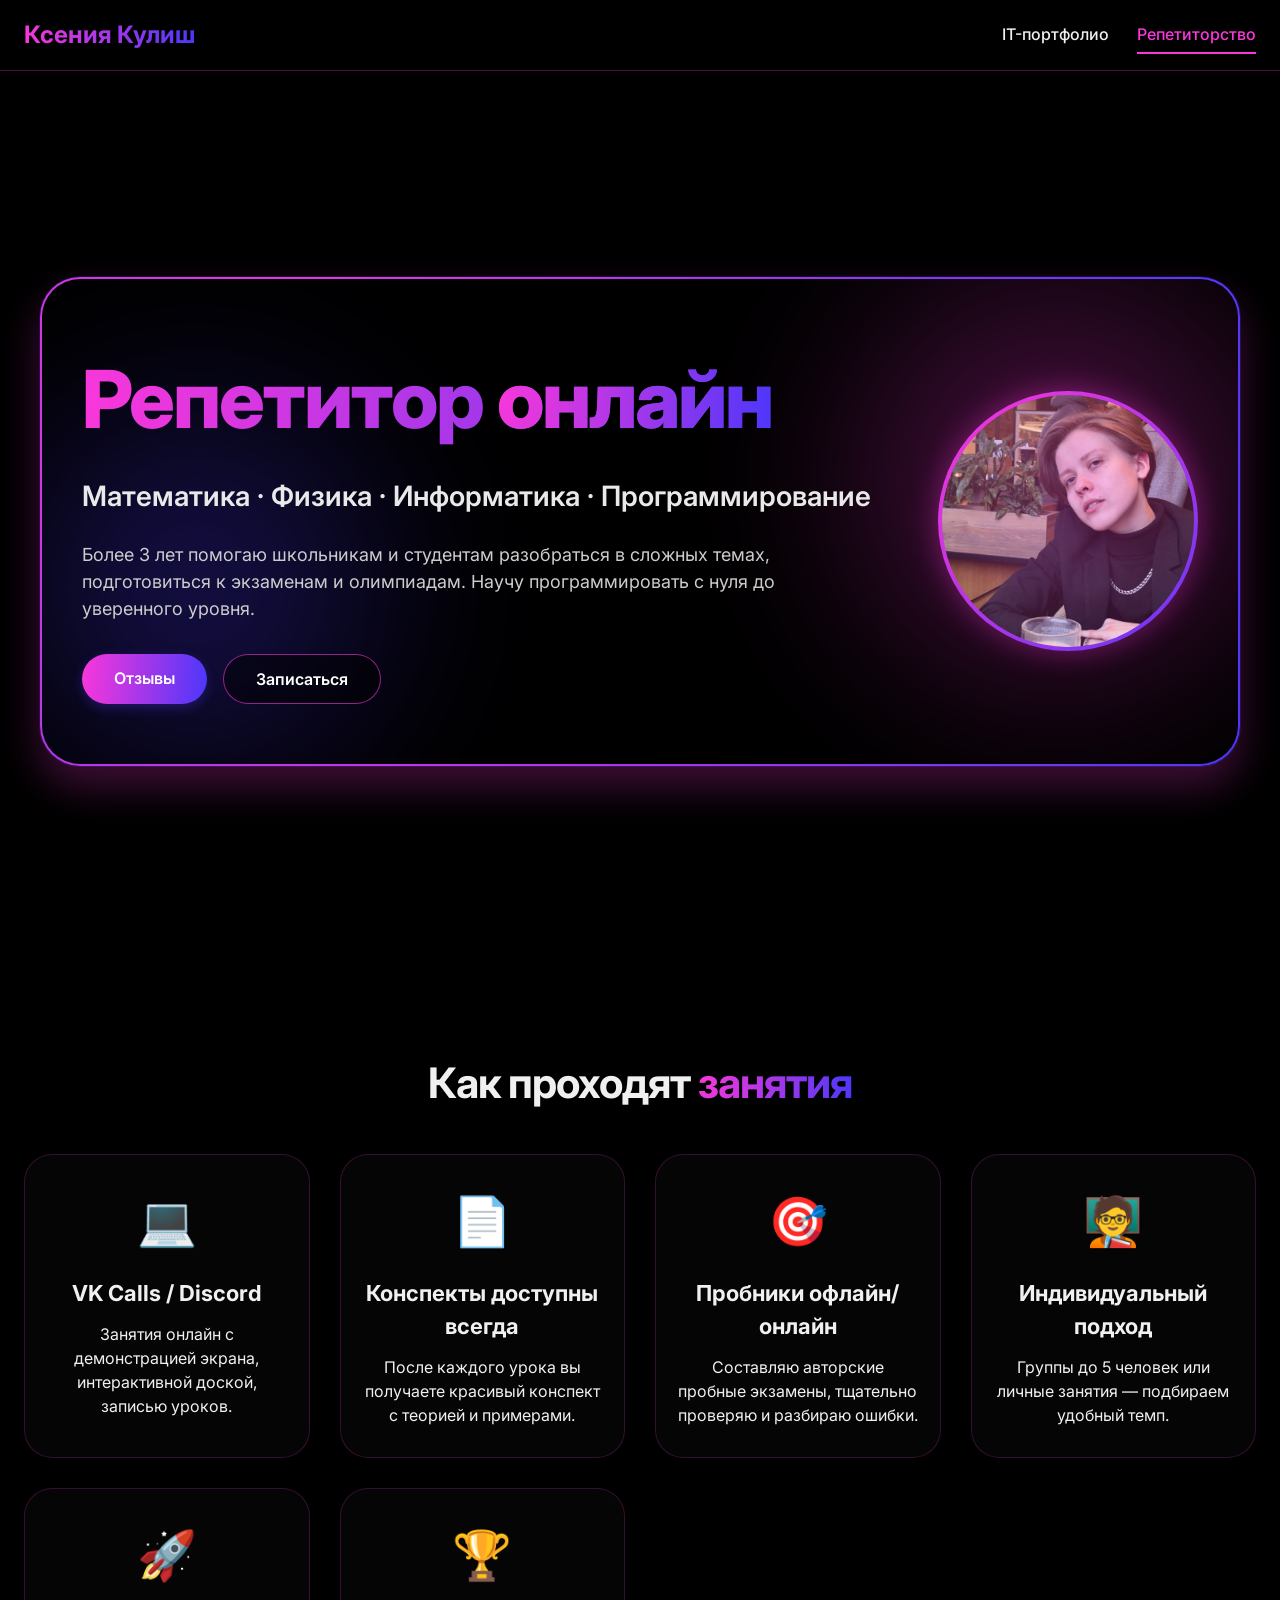
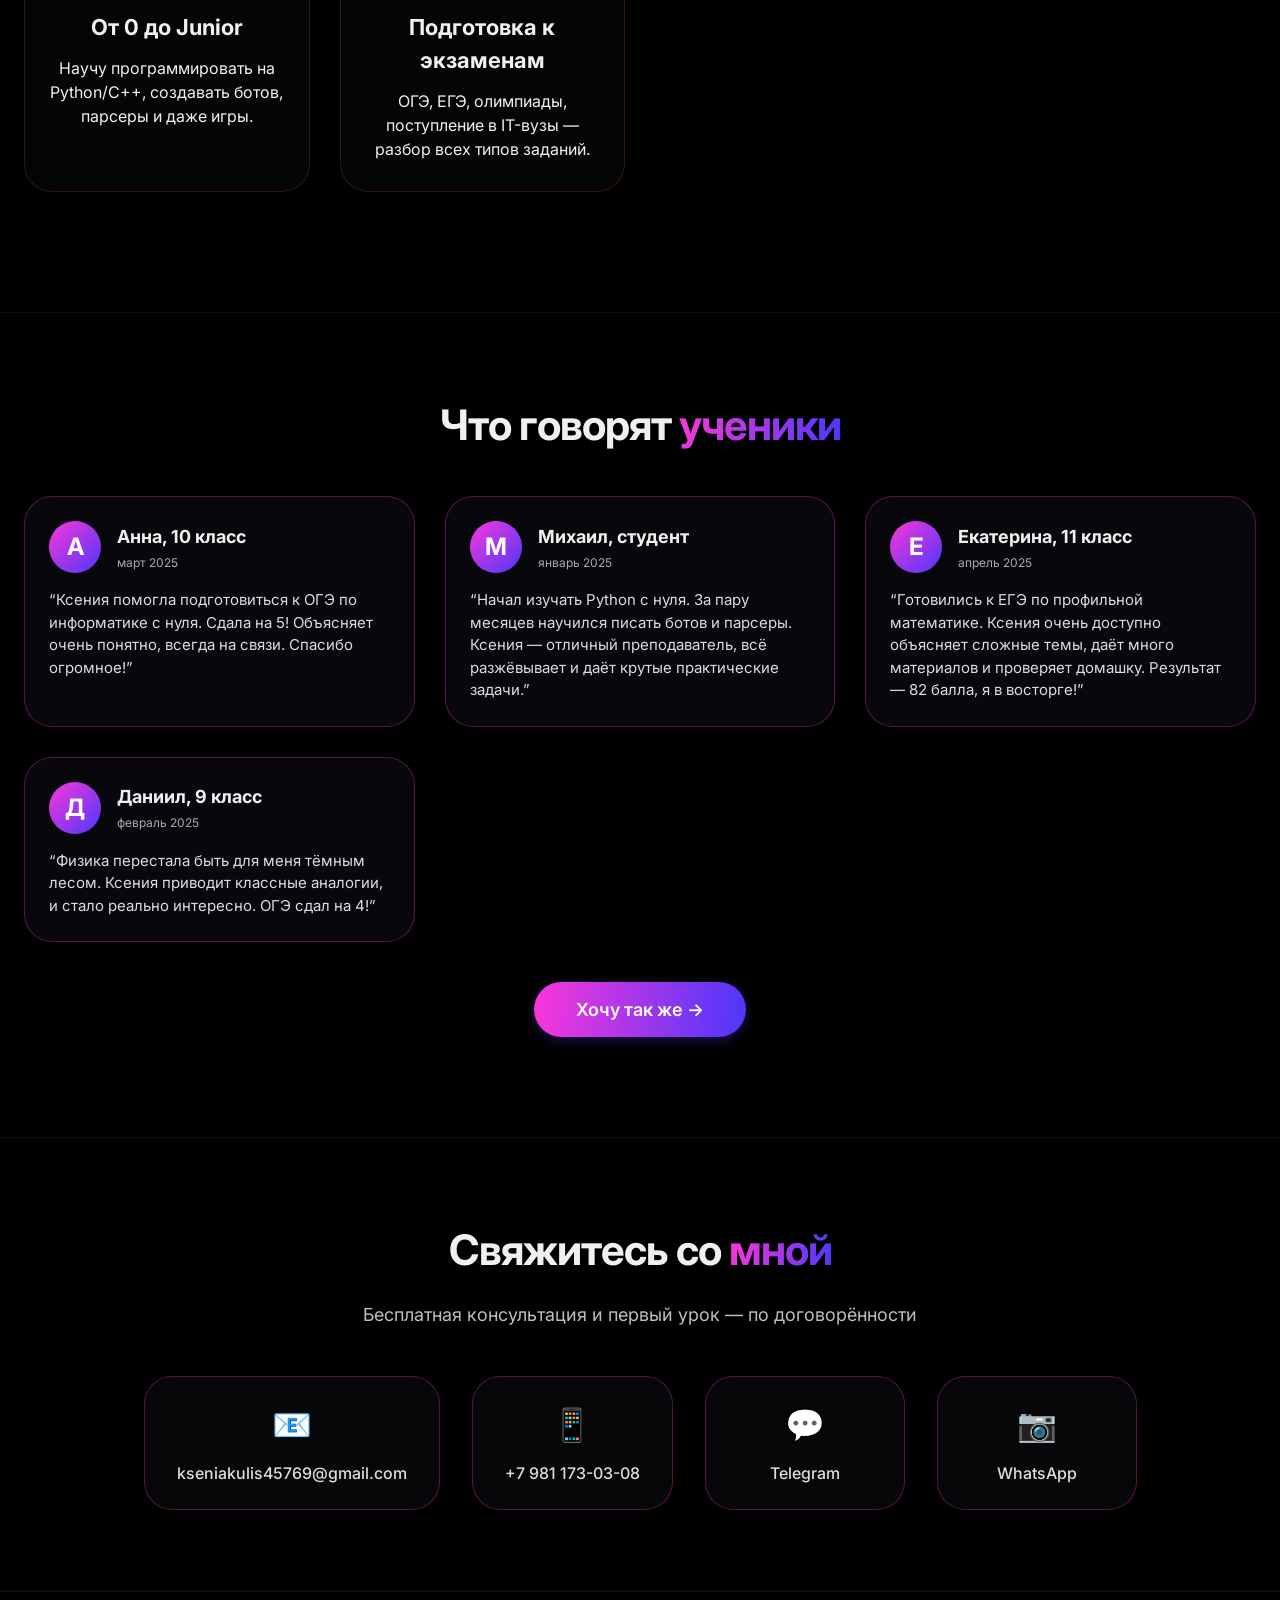
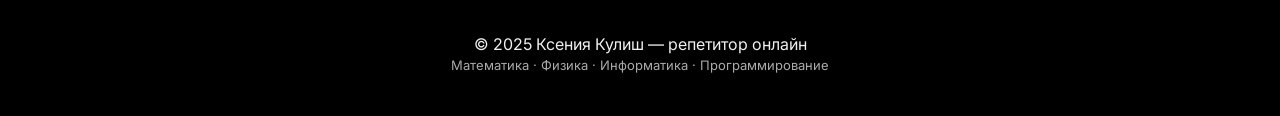
==== tutoring.html @ 300a19ff "first added tutoring" ====
<!DOCTYPE html>
<html lang="ru">
<head>
    <meta charset="UTF-8">
    <meta name="viewport" content="width=device-width, initial-scale=1.0">
    <title>Ксения Кулиш | Репетитор онлайн</title>
    <link rel="stylesheet" href="style.css">
    <script defer src="script.js"></script>
</head>
<body>

<header class="site-header">
    <div class="container header-container">
        <div class="logo"><a href="index.html">Ксения Кулиш</a></div>
        <nav class="main-nav">
            <a href="index.html" class="nav-link">IT-портфолио</a>
            <a href="tutoring.html" class="nav-link">Репетиторство</a>
        </nav>
    </div>
</header>

<div class="hero">
    <div class="cover">
        <div class="hero-wrapper">
            <div class="hero-content">
                <h1>Репетитор <span class="glow-text">онлайн</span></h1>
                <div class="hero-tagline">Математика · Физика · Информатика · Программирование</div>
                <div class="hero-desc">
                    Более 3 лет помогаю школьникам и студентам разобраться в сложных темах, подготовиться к экзаменам и олимпиадам. Научу программировать с нуля до уверенного уровня.
                </div>
                <div class="btn-group">
                    <a href="#reviews" class="btn btn-primary">Отзывы</a>
                    <a href="#contact" class="btn btn-outline">Записаться</a>
                </div>
            </div>
            <div class="hero-photo">
                <div class="photo-frame">
                    <img src="photo.jpeg" alt="Ксения Кулиш">
                </div>
            </div>
        </div>
    </div>
</div>

<main>
    <!-- Преимущества -->
    <section>
        <div class="container">
            <div class="section-title">Как проходят <span class="glow-text">занятия</span></div>
            <div class="advantages-grid">
                <div class="adv-card"><div class="adv-icon">💻</div><h3>VK Calls / Discord</h3><p>Занятия онлайн с демонстрацией экрана, интерактивной доской, записью уроков.</p></div>
                <div class="adv-card"><div class="adv-icon">📄</div><h3>Конспекты доступны всегда</h3><p>После каждого урока вы получаете красивый конспект с теорией и примерами.</p></div>
                <div class="adv-card"><div class="adv-icon">🎯</div><h3>Пробники офлайн/онлайн</h3><p>Составляю авторские пробные экзамены, тщательно проверяю и разбираю ошибки.</p></div>
                <div class="adv-card"><div class="adv-icon">🧑‍🏫</div><h3>Индивидуальный подход</h3><p>Группы до 5 человек или личные занятия — подбираем удобный темп.</p></div>
                <div class="adv-card"><div class="adv-icon">🚀</div><h3>От 0 до Junior</h3><p>Научу программировать на Python/C++, создавать ботов, парсеры и даже игры.</p></div>
                <div class="adv-card"><div class="adv-icon">🏆</div><h3>Подготовка к экзаменам</h3><p>ОГЭ, ЕГЭ, олимпиады, поступление в IT-вузы — разбор всех типов заданий.</p></div>
            </div>
        </div>
    </section>

    <!-- Отзывы -->
    <section id="reviews">
        <div class="container">
            <div class="section-title">Что говорят <span class="glow-text">ученики</span></div>
            <div class="reviews-grid">
                <div class="review-card">
                    <div class="review-header">
                        <div class="review-avatar">А</div>
                        <div class="review-info"><h4>Анна, 10 класс</h4><div class="review-date">март 2025</div></div>
                    </div>
                    <div class="review-text">“Ксения помогла подготовиться к ОГЭ по информатике с нуля. Сдала на 5! Объясняет очень понятно, всегда на связи. Спасибо огромное!”</div>
                </div>
                <div class="review-card">
                    <div class="review-header">
                        <div class="review-avatar">М</div>
                        <div class="review-info"><h4>Михаил, студент</h4><div class="review-date">январь 2025</div></div>
                    </div>
                    <div class="review-text">“Начал изучать Python с нуля. За пару месяцев научился писать ботов и парсеры. Ксения — отличный преподаватель, всё разжёвывает и даёт крутые практические задачи.”</div>
                </div>
                <div class="review-card">
                    <div class="review-header">
                        <div class="review-avatar">Е</div>
                        <div class="review-info"><h4>Екатерина, 11 класс</h4><div class="review-date">апрель 2025</div></div>
                    </div>
                    <div class="review-text">“Готовились к ЕГЭ по профильной математике. Ксения очень доступно объясняет сложные темы, даёт много материалов и проверяет домашку. Результат — 82 балла, я в восторге!”</div>
                </div>
                <div class="review-card">
                    <div class="review-header">
                        <div class="review-avatar">Д</div>
                        <div class="review-info"><h4>Даниил, 9 класс</h4><div class="review-date">февраль 2025</div></div>
                    </div>
                    <div class="review-text">“Физика перестала быть для меня тёмным лесом. Ксения приводит классные аналогии, и стало реально интересно. ОГЭ сдал на 4!”</div>
                </div>
            </div>
            <div class="btn-block">
                <a href="#contact" class="btn btn-primary btn-large">Хочу так же →</a>
            </div>
        </div>
    </section>

    <!-- Контакты (те же, что и на основной странице) -->
    <section id="contact">
        <div class="container">
            <div class="section-title">Свяжитесь со <span class="glow-text">мной</span></div>
            <div class="section-sub">Бесплатная консультация и первый урок — по договорённости</div>
            <div class="contacts-grid">
                <div class="contact-card"><div class="contact-icon">📧</div><a href="mailto:kseniakulis45769@gmail.com" class="contact-link">kseniakulis45769@gmail.com</a></div>
                <div class="contact-card"><div class="contact-icon">📱</div><a href="tel:+79811730308" class="contact-link">+7 981 173-03-08</a></div>
                <div class="contact-card"><div class="contact-icon">💬</div><a href="https://t.me/kseniakulis" target="_blank" class="contact-link">Telegram</a></div>
                <div class="contact-card"><div class="contact-icon">📷</div><a href="#" class="contact-link">WhatsApp</a></div>
            </div>
        </div>
    </section>
</main>

<footer class="footer">
    <div class="container">
        <div>© 2025 Ксения Кулиш — репетитор онлайн</div>
        <div class="small-text">Математика · Физика · Информатика · Программирование</div>
    </div>
</footer>
</body>
</html>
---- style.css ----
@import url('https://fonts.googleapis.com/css2?family=Inter:opsz,wght@14..32,300;14..32,400;14..32,500;14..32,600;14..32,700;14..32,800&display=swap');

* {
    margin: 0;
    padding: 0;
    box-sizing: border-box;
}

body {
    background-color: #000000;
    font-family: 'Inter', sans-serif;
    color: #f0f0f0;
    line-height: 1.5;
    scroll-behavior: smooth;
}

.glow-text {
    background: radial-gradient(circle at 0% 50%, #FA37DA, #4C37FA);
    background-clip: text;
    -webkit-background-clip: text;
    color: transparent;
}

.container {
    max-width: 1300px;
    margin: 0 auto;
    padding: 0 24px;
}

/* Hero section */
.hero {
    min-height: 100vh;
    display: flex;
    align-items: center;
    justify-content: center;
    padding: 40px 20px;
}

/* Флекс-обёртка для текста и фото */
.hero-wrapper {
    display: flex;
    align-items: center;
    justify-content: space-between;
    gap: 48px;
    flex-wrap: wrap;
}

.hero-content {
    flex: 1;
    min-width: 280px;
}

.hero-photo {
    flex-shrink: 0;
}

.photo-frame {
    width: 260px;
    height: 260px;
    border-radius: 50%;
    background: linear-gradient(135deg, #FA37DA, #4C37FA);
    padding: 4px;
    box-shadow: 0 0 30px rgba(250,55,218,0.4);
    transition: transform 0.3s ease;
}

.photo-frame:hover {
    transform: scale(1.02);
}

.photo-frame img {
    width: 100%;
    height: 100%;
    object-fit: cover;
    border-radius: 50%;
    display: block;
    background-color: #111;
}

/* Адаптивность для мобильных */
@media (max-width: 850px) {
    .hero-wrapper {
        flex-direction: column;
        text-align: center;
    }
    .hero-photo {
        margin-top: 20px;
    }
    .btn-group {
        justify-content: center;
    }
}

.cover {
    width: 100%;
    max-width: 1200px;
    background: #000;
    position: relative;
    overflow: hidden;
    border: 2px solid transparent;
    background: linear-gradient(#000, #000) padding-box,
                radial-gradient(circle at 20% 30%, #FA37DA, #4C37FA) border-box;
    border-radius: 40px;
    box-shadow: 0 20px 40px rgba(250, 55, 218, 0.25), 0 0 0 1px rgba(76, 55, 250, 0.2);
    padding: 60px 40px;
}

.cover::before {
    content: '';
    position: absolute;
    top: -20%;
    right: -10%;
    width: 600px;
    height: 600px;
    background: radial-gradient(circle, #FA37DA 0%, transparent 70%);
    opacity: 0.35;
    filter: blur(70px);
    border-radius: 50%;
    z-index: 0;
}

.cover::after {
    content: '';
    position: absolute;
    bottom: -20%;
    left: -10%;
    width: 550px;
    height: 550px;
    background: radial-gradient(circle, #4C37FA 0%, transparent 70%);
    opacity: 0.35;
    filter: blur(70px);
    border-radius: 50%;
    z-index: 0;
}

.hero-content {
    position: relative;
    z-index: 2;
}

.hero h1 {
    font-size: clamp(48px, 10vw, 80px);
    font-weight: 800;
    letter-spacing: -2px;
    background: radial-gradient(circle at 0% 50%, #FA37DA, #4C37FA);
    background-clip: text;
    -webkit-background-clip: text;
    color: transparent;
    margin-bottom: 16px;
}

.hero-tagline {
    font-size: clamp(20px, 4vw, 28px);
    font-weight: 600;
    color: #E9E9E9;
    margin-bottom: 24px;
}

.hero-desc {
    font-size: 18px;
    max-width: 700px;
    color: #ccc;
    margin-bottom: 32px;
}

.btn-group {
    display: flex;
    flex-wrap: wrap;
    gap: 16px;
}

.btn {
    display: inline-block;
    padding: 12px 32px;
    border-radius: 60px;
    font-weight: 600;
    text-decoration: none;
    transition: 0.2s;
    border: 1.5px solid rgba(250,55,218,0.6);
    background: rgba(0,0,0,0.5);
    backdrop-filter: blur(4px);
    color: white;
    cursor: pointer;
}

.btn-primary {
    background: linear-gradient(95deg, #FA37DA, #4C37FA);
    border: none;
    box-shadow: 0 4px 12px rgba(76,55,250,0.3);
}

.btn-primary:hover {
    transform: scale(1.02);
    box-shadow: 0 8px 20px rgba(250,55,218,0.4);
}

.btn-outline:hover {
    background: rgba(250,55,218,0.2);
    border-color: #FA37DA;
}

/* секции */
section {
    padding: 80px 0;
    border-bottom: 1px solid rgba(255,255,255,0.05);
}

.section-title {
    font-size: 42px;
    font-weight: 700;
    margin-bottom: 20px;
    text-align: center;
    letter-spacing: -1px;
}

.section-sub {
    text-align: center;
    font-size: 18px;
    color: #bfbfbf;
    margin-bottom: 48px;
    max-width: 700px;
    margin-left: auto;
    margin-right: auto;
}

/* проекты */
.projects-grid {
    display: grid;
    grid-template-columns: repeat(auto-fill, minmax(340px, 1fr));
    gap: 32px;
}

.project-card {
    background: rgba(10, 10, 15, 0.8);
    backdrop-filter: blur(2px);
    border-radius: 28px;
    padding: 24px;
    border: 1px solid rgba(250,55,218,0.25);
    transition: all 0.25s ease;
}

.project-card:hover {
    transform: translateY(-6px);
    border-color: #FA37DA;
    box-shadow: 0 20px 30px -12px rgba(250,55,218,0.2);
}

.project-title {
    font-size: 22px;
    font-weight: 700;
    margin-bottom: 12px;
    display: flex;
    align-items: center;
    gap: 8px;
    flex-wrap: wrap;
}

.project-tech {
    font-size: 13px;
    color: #FA37DA;
    background: rgba(250,55,218,0.15);
    padding: 4px 12px;
    border-radius: 30px;
    display: inline-block;
}

.project-desc {
    color: #ccc;
    font-size: 14px;
    margin-top: 12px;
    line-height: 1.5;
}

/* навыки — табы */
.skills-tabs {
    display: flex;
    justify-content: center;
    flex-wrap: wrap;
    gap: 12px;
    margin-bottom: 40px;
}

.tab-btn {
    background: rgba(255,255,255,0.05);
    border: 1px solid rgba(250,55,218,0.4);
    padding: 10px 24px;
    border-radius: 60px;
    font-weight: 500;
    cursor: pointer;
    transition: 0.2s;
    color: #ddd;
}

.tab-btn.active {
    background: linear-gradient(95deg, #FA37DA, #4C37FA);
    border-color: transparent;
    color: white;
}

.skills-content {
    display: none;
    animation: fadeIn 0.3s ease;
}

.skills-content.active-content {
    display: block;
}

@keyframes fadeIn {
    from { opacity: 0; transform: translateY(10px);}
    to { opacity: 1; transform: translateY(0);}
}

.skills-list {
    display: flex;
    flex-wrap: wrap;
    gap: 12px;
    justify-content: center;
}

.skill-badge {
    background: rgba(255,255,255,0.05);
    border-radius: 40px;
    padding: 8px 20px;
    font-size: 15px;
    border: 1px solid rgba(250,55,218,0.3);
    transition: 0.2s;
}

.skill-badge:hover {
    border-color: #FA37DA;
}

/* таймлайн */
.timeline {
    display: flex;
    flex-direction: column;
    gap: 28px;
}

.timeline-item {
    background: rgba(10,10,15,0.6);
    border-radius: 28px;
    padding: 24px;
    border-left: 4px solid #FA37DA;
}

.timeline-title {
    font-size: 22px;
    font-weight: 700;
}

.timeline-sub {
    color: #FA37DA;
    margin: 8px 0;
}

/* контакты */
.contacts-grid {
    display: flex;
    flex-wrap: wrap;
    justify-content: center;
    gap: 32px;
    margin-top: 40px;
}

.contact-card {
    background: rgba(10,10,15,0.7);
    border-radius: 28px;
    padding: 24px 32px;
    text-align: center;
    min-width: 200px;
    border: 1px solid rgba(250,55,218,0.3);
    transition: 0.2s;
}

.contact-card:hover {
    transform: translateY(-4px);
    border-color: #FA37DA;
}

.contact-icon {
    font-size: 32px;
    margin-bottom: 12px;
}

.contact-link {
    color: #ddd;
    text-decoration: none;
    font-weight: 500;
}

.footer {
    text-align: center;
    padding: 40px 0;
    border-top: 1px solid rgba(255,255,255,0.05);
}

/* адаптивность */
@media (max-width: 750px) {
    .cover {
        padding: 40px 24px;
    }
    .section-title {
        font-size: 32px;
    }
    .projects-grid {
        grid-template-columns: 1fr;
    }
}

.small-text {
    font-size: 13px;
    color: #aaa;
}

/* Добавить в конец файла style.css */
pre {
    background: #0a0a0c;
    border: 1px solid rgba(250,55,218,0.3);
    white-space: pre-wrap;
    word-wrap: break-word;
}

pre a {
    color: #FA37DA;
}

.benefits-grid .benefit-item {
    transition: transform 0.2s;
}
.benefits-grid .benefit-item:hover {
    transform: translateY(-5px);
}

/* ========== HEADER ========== */
.site-header {
    position: sticky;
    top: 0;
    background: rgba(0, 0, 0, 0.85);
    backdrop-filter: blur(12px);
    border-bottom: 1px solid rgba(250, 55, 218, 0.3);
    z-index: 100;
    padding: 16px 0;
}

.header-container {
    display: flex;
    justify-content: space-between;
    align-items: center;
    flex-wrap: wrap;
    gap: 16px;
}

.logo a {
    font-size: 24px;
    font-weight: 700;
    background: radial-gradient(circle at 0% 50%, #FA37DA, #4C37FA);
    background-clip: text;
    -webkit-background-clip: text;
    color: transparent;
    text-decoration: none;
}

.main-nav {
    display: flex;
    gap: 28px;
}

.nav-link {
    color: #f0f0f0;
    text-decoration: none;
    font-weight: 500;
    transition: 0.2s;
    padding: 6px 0;
    border-bottom: 2px solid transparent;
}

.nav-link:hover {
    color: #FA37DA;
    border-bottom-color: #FA37DA;
}

.nav-link.active {
    color: #FA37DA;
    border-bottom-color: #FA37DA;
}

/* ========== ОТЗЫВЫ ========== */
.reviews-grid {
    display: grid;
    grid-template-columns: repeat(auto-fill, minmax(300px, 1fr));
    gap: 30px;
    margin: 40px 0;
}

.review-card {
    background: rgba(10, 10, 15, 0.8);
    backdrop-filter: blur(2px);
    border-radius: 28px;
    padding: 24px;
    border: 1px solid rgba(250, 55, 218, 0.3);
    transition: transform 0.2s;
}

.review-card:hover {
    transform: translateY(-5px);
    border-color: #FA37DA;
}

.review-header {
    display: flex;
    align-items: center;
    gap: 16px;
    margin-bottom: 16px;
}

.review-avatar {
    width: 52px;
    height: 52px;
    border-radius: 50%;
    background: linear-gradient(135deg, #FA37DA, #4C37FA);
    display: flex;
    align-items: center;
    justify-content: center;
    font-size: 24px;
    font-weight: bold;
    color: white;
}

.review-info h4 {
    font-size: 18px;
    margin-bottom: 4px;
}

.review-date {
    font-size: 12px;
    color: #aaa;
}

.review-text {
    font-size: 15px;
    line-height: 1.5;
    color: #ddd;
}

/* ========== ПРЕИМУЩЕСТВА РЕПЕТИТОРСТВА ========== */
.advantages-grid {
    display: grid;
    grid-template-columns: repeat(auto-fit, minmax(250px, 1fr));
    gap: 30px;
    margin: 40px 0;
}

.adv-card {
    text-align: center;
    padding: 30px 20px;
    background: rgba(255,255,255,0.02);
    border-radius: 28px;
    border: 1px solid rgba(250,55,218,0.2);
}

.adv-icon {
    font-size: 48px;
    margin-bottom: 20px;
}

.adv-card h3 {
    font-size: 22px;
    margin-bottom: 12px;
}

/* ========== КНОПКИ ========== */
.btn-block {
    text-align: center;
    margin: 40px 0 20px;
}

.btn-large {
    padding: 14px 42px;
    font-size: 18px;
}
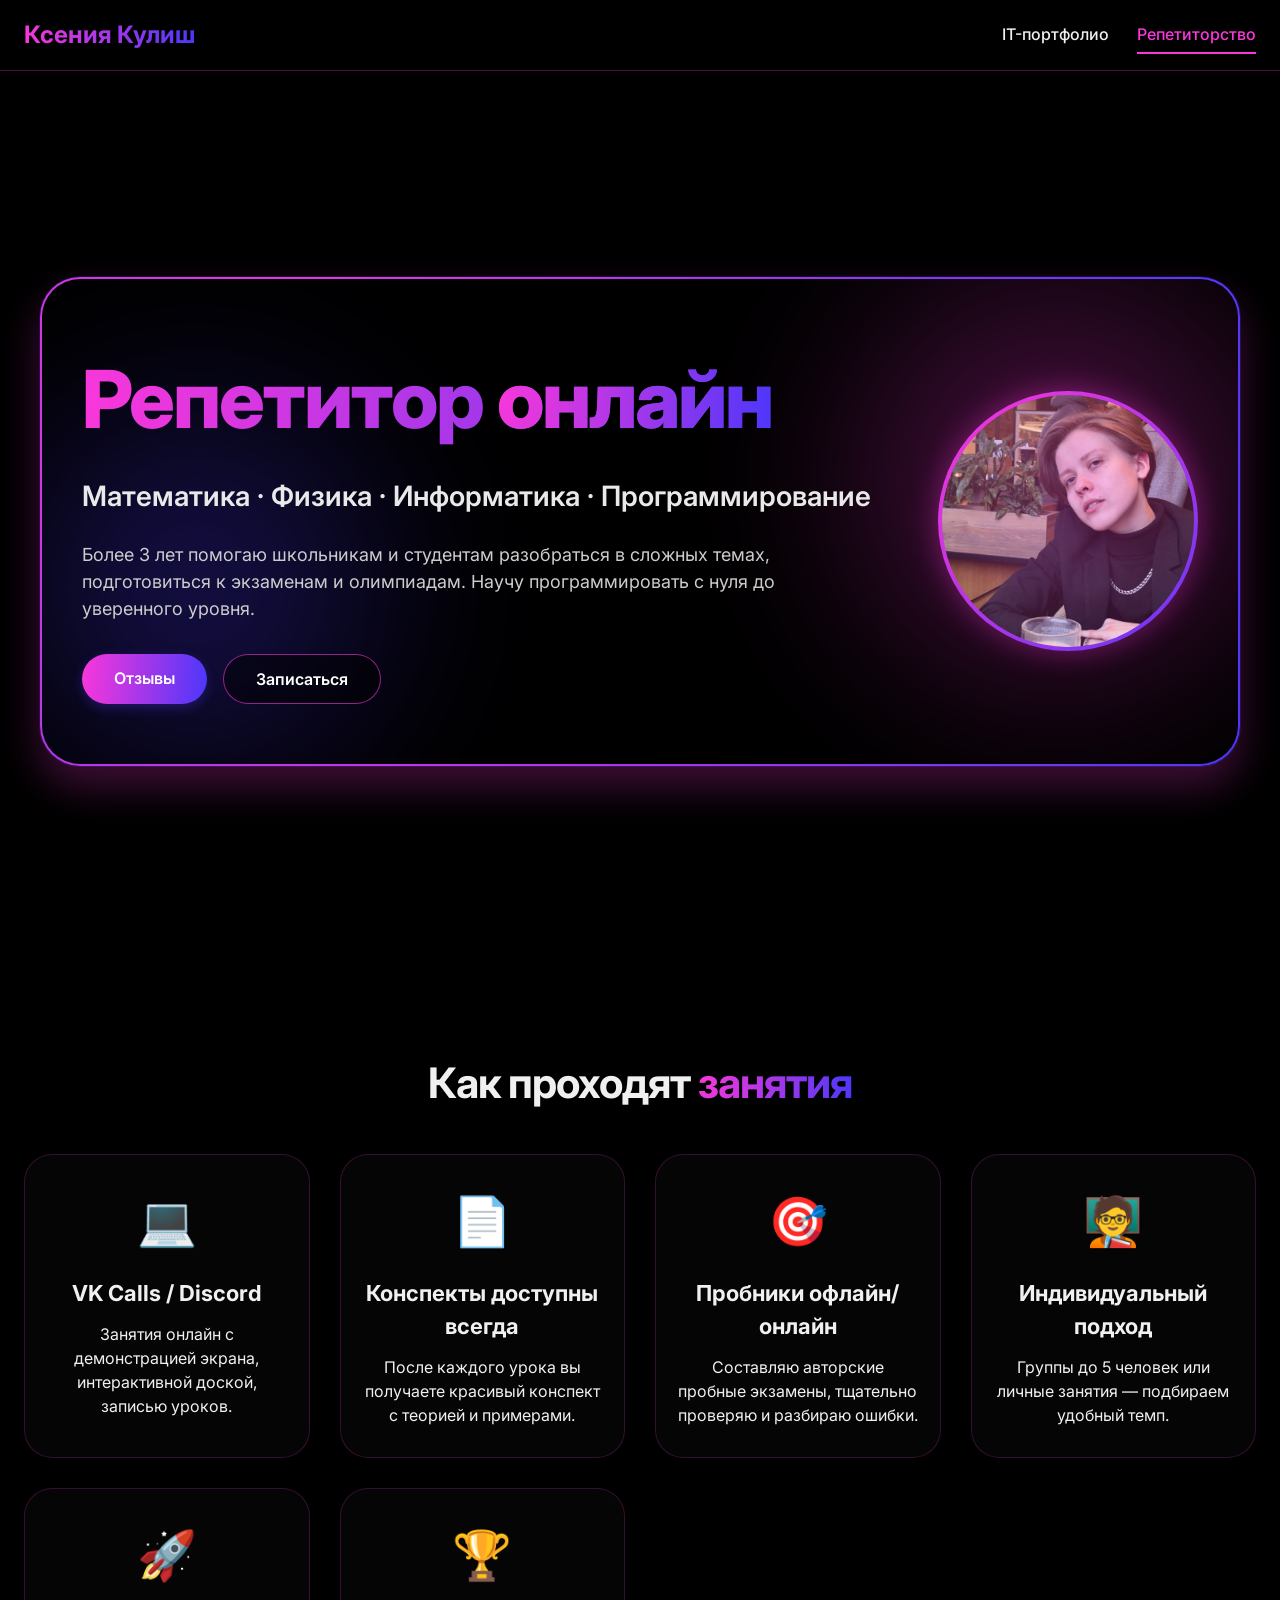
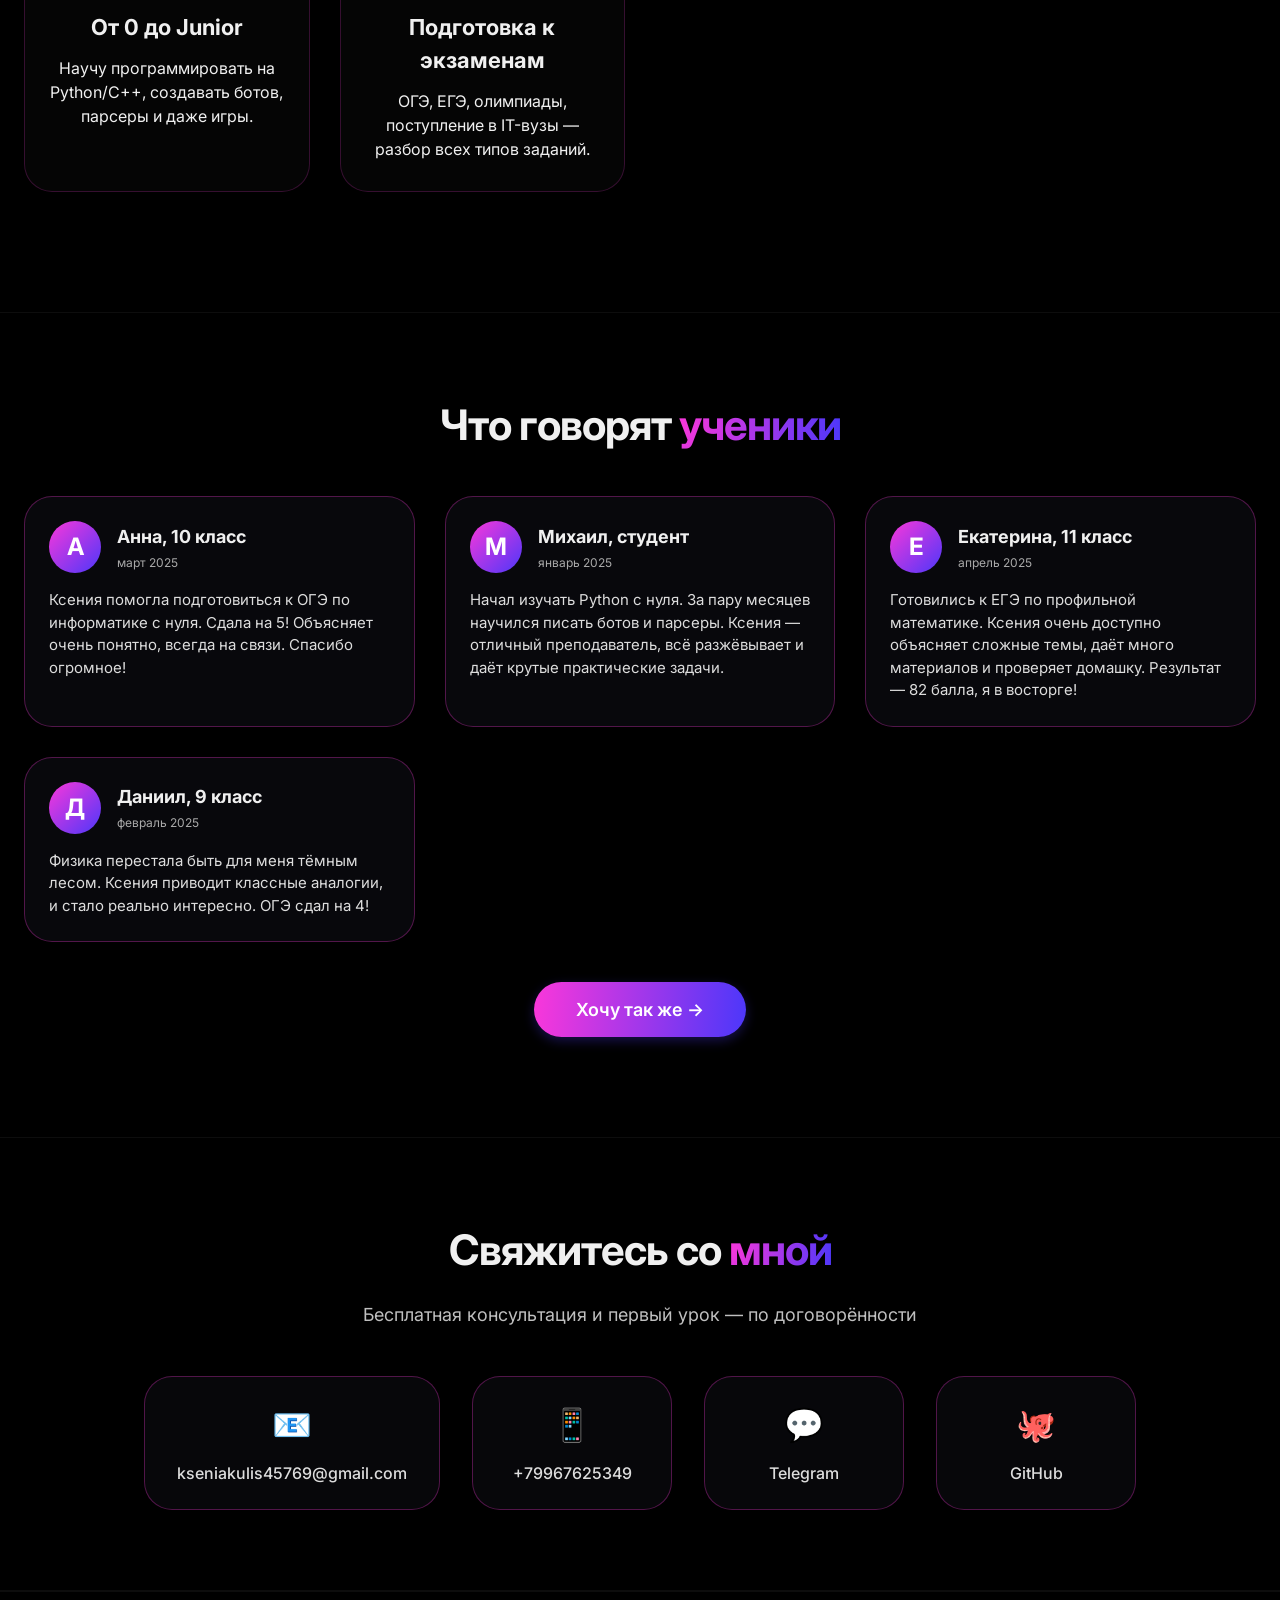
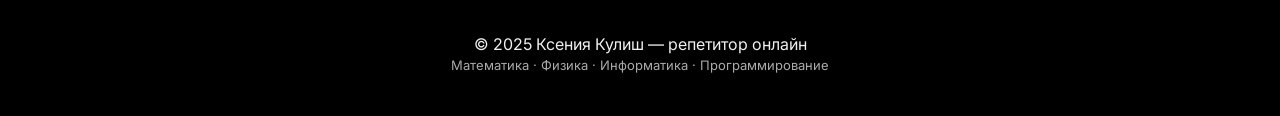
==== commit a089a87a: "changed paths" ====
--- a/tutoring.html
+++ b/tutoring.html
@@ -24,8 +24,8 @@
         <div class="hero-wrapper">
             <div class="hero-content">
                 <h1>Репетитор <span class="glow-text">онлайн</span></h1>
-                <div class="hero-tagline">Математика · Физика · Информатика · Программирование</div>
-                <div class="hero-desc">
+                <div class="hero-tagline" id="hero-subjects">Математика · Физика · Информатика · Программирование</div>
+                <div class="hero-desc" id="hero-tutoring-desc">
                     Более 3 лет помогаю школьникам и студентам разобраться в сложных темах, подготовиться к экзаменам и олимпиадам. Научу программировать с нуля до уверенного уровня.
                 </div>
                 <div class="btn-group">
@@ -35,7 +35,7 @@
             </div>
             <div class="hero-photo">
                 <div class="photo-frame">
-                    <img src="photo.jpeg" alt="Ксения Кулиш">
+                    <img id="tutoring-photo" src="photo.jpg" alt="Ксения Кулиш">
                 </div>
             </div>
         </div>
@@ -47,14 +47,7 @@
     <section>
         <div class="container">
             <div class="section-title">Как проходят <span class="glow-text">занятия</span></div>
-            <div class="advantages-grid">
-                <div class="adv-card"><div class="adv-icon">💻</div><h3>VK Calls / Discord</h3><p>Занятия онлайн с демонстрацией экрана, интерактивной доской, записью уроков.</p></div>
-                <div class="adv-card"><div class="adv-icon">📄</div><h3>Конспекты доступны всегда</h3><p>После каждого урока вы получаете красивый конспект с теорией и примерами.</p></div>
-                <div class="adv-card"><div class="adv-icon">🎯</div><h3>Пробники офлайн/онлайн</h3><p>Составляю авторские пробные экзамены, тщательно проверяю и разбираю ошибки.</p></div>
-                <div class="adv-card"><div class="adv-icon">🧑‍🏫</div><h3>Индивидуальный подход</h3><p>Группы до 5 человек или личные занятия — подбираем удобный темп.</p></div>
-                <div class="adv-card"><div class="adv-icon">🚀</div><h3>От 0 до Junior</h3><p>Научу программировать на Python/C++, создавать ботов, парсеры и даже игры.</p></div>
-                <div class="adv-card"><div class="adv-icon">🏆</div><h3>Подготовка к экзаменам</h3><p>ОГЭ, ЕГЭ, олимпиады, поступление в IT-вузы — разбор всех типов заданий.</p></div>
-            </div>
+            <div class="advantages-grid" id="advantages-grid"></div>
         </div>
     </section>
 
@@ -62,53 +55,19 @@
     <section id="reviews">
         <div class="container">
             <div class="section-title">Что говорят <span class="glow-text">ученики</span></div>
-            <div class="reviews-grid">
-                <div class="review-card">
-                    <div class="review-header">
-                        <div class="review-avatar">А</div>
-                        <div class="review-info"><h4>Анна, 10 класс</h4><div class="review-date">март 2025</div></div>
-                    </div>
-                    <div class="review-text">“Ксения помогла подготовиться к ОГЭ по информатике с нуля. Сдала на 5! Объясняет очень понятно, всегда на связи. Спасибо огромное!”</div>
-                </div>
-                <div class="review-card">
-                    <div class="review-header">
-                        <div class="review-avatar">М</div>
-                        <div class="review-info"><h4>Михаил, студент</h4><div class="review-date">январь 2025</div></div>
-                    </div>
-                    <div class="review-text">“Начал изучать Python с нуля. За пару месяцев научился писать ботов и парсеры. Ксения — отличный преподаватель, всё разжёвывает и даёт крутые практические задачи.”</div>
-                </div>
-                <div class="review-card">
-                    <div class="review-header">
-                        <div class="review-avatar">Е</div>
-                        <div class="review-info"><h4>Екатерина, 11 класс</h4><div class="review-date">апрель 2025</div></div>
-                    </div>
-                    <div class="review-text">“Готовились к ЕГЭ по профильной математике. Ксения очень доступно объясняет сложные темы, даёт много материалов и проверяет домашку. Результат — 82 балла, я в восторге!”</div>
-                </div>
-                <div class="review-card">
-                    <div class="review-header">
-                        <div class="review-avatar">Д</div>
-                        <div class="review-info"><h4>Даниил, 9 класс</h4><div class="review-date">февраль 2025</div></div>
-                    </div>
-                    <div class="review-text">“Физика перестала быть для меня тёмным лесом. Ксения приводит классные аналогии, и стало реально интересно. ОГЭ сдал на 4!”</div>
-                </div>
-            </div>
+            <div class="reviews-grid" id="reviews-grid"></div>
             <div class="btn-block">
                 <a href="#contact" class="btn btn-primary btn-large">Хочу так же →</a>
             </div>
         </div>
     </section>
 
-    <!-- Контакты (те же, что и на основной странице) -->
+    <!-- Контакты -->
     <section id="contact">
         <div class="container">
             <div class="section-title">Свяжитесь со <span class="glow-text">мной</span></div>
             <div class="section-sub">Бесплатная консультация и первый урок — по договорённости</div>
-            <div class="contacts-grid">
-                <div class="contact-card"><div class="contact-icon">📧</div><a href="mailto:kseniakulis45769@gmail.com" class="contact-link">kseniakulis45769@gmail.com</a></div>
-                <div class="contact-card"><div class="contact-icon">📱</div><a href="tel:+79811730308" class="contact-link">+7 981 173-03-08</a></div>
-                <div class="contact-card"><div class="contact-icon">💬</div><a href="https://t.me/kseniakulis" target="_blank" class="contact-link">Telegram</a></div>
-                <div class="contact-card"><div class="contact-icon">📷</div><a href="#" class="contact-link">WhatsApp</a></div>
-            </div>
+            <div class="contacts-grid" id="tutoring-contacts-grid"></div>
         </div>
     </section>
 </main>
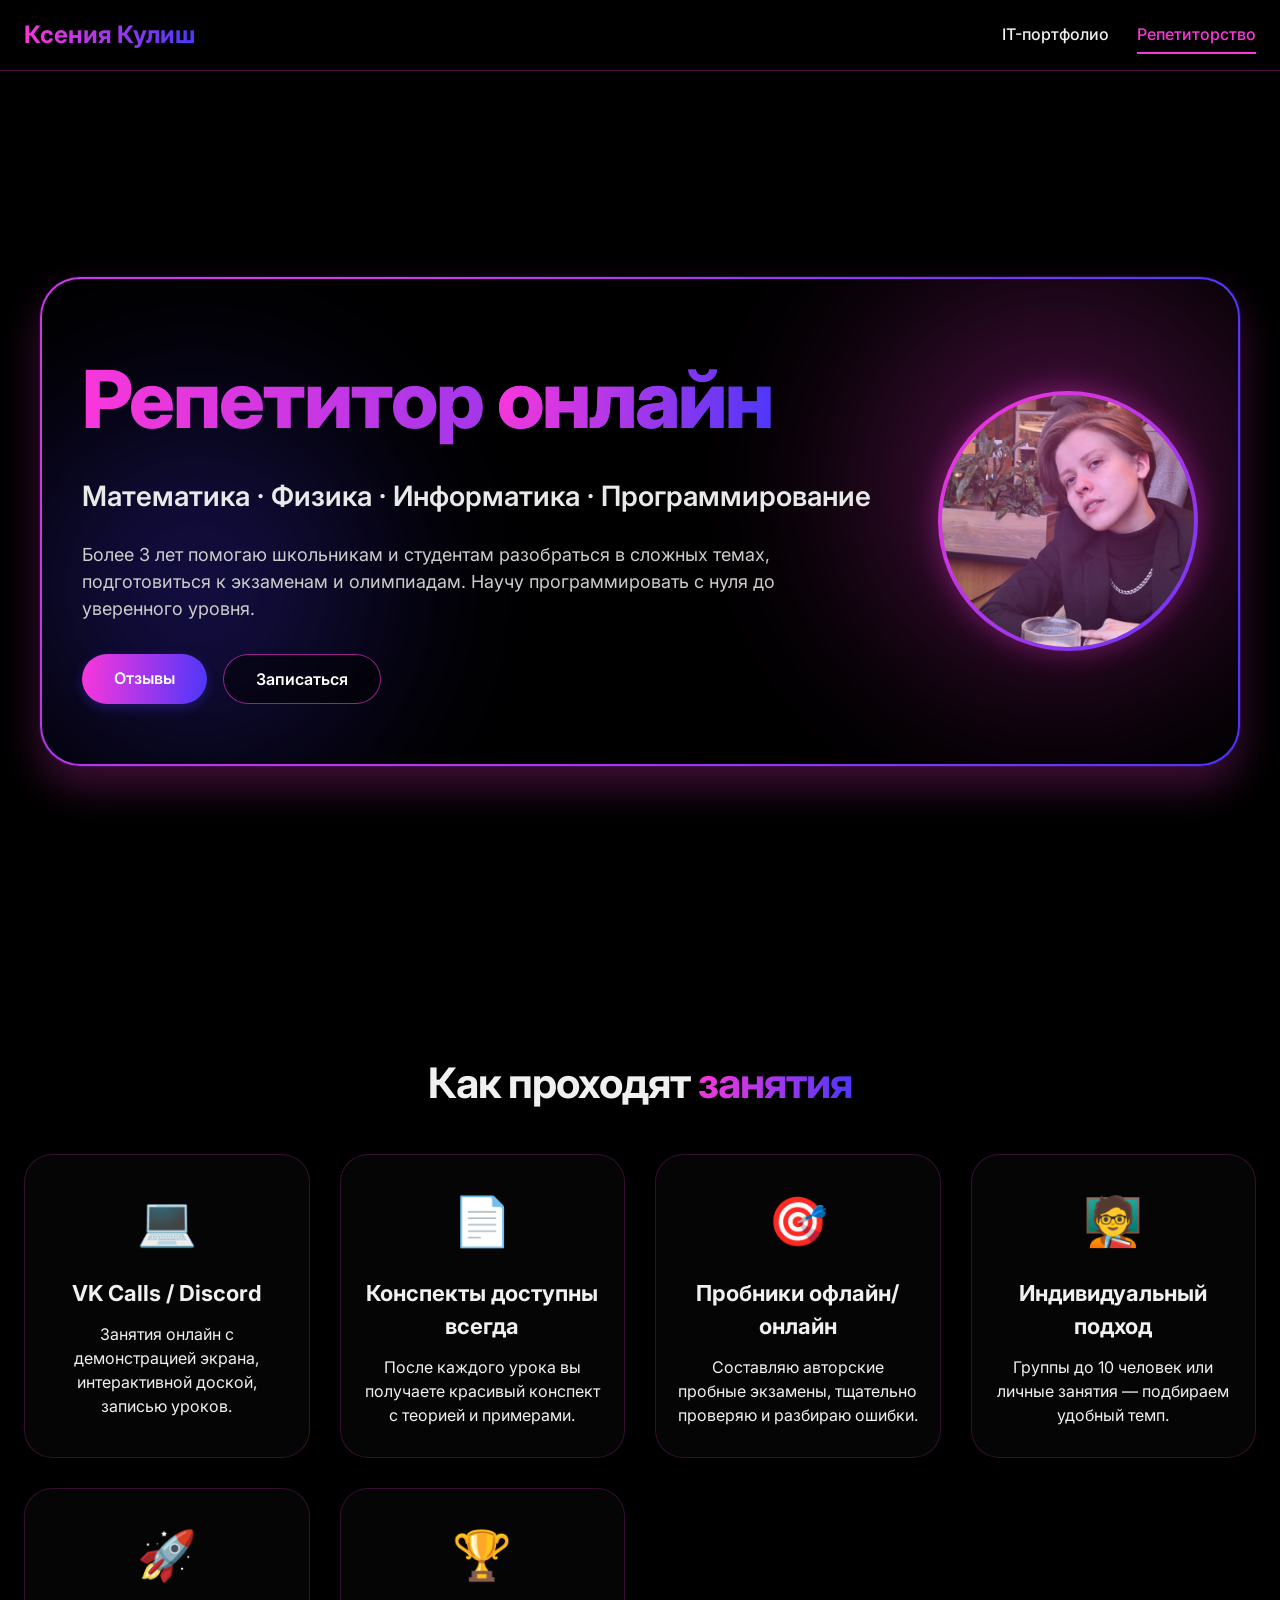
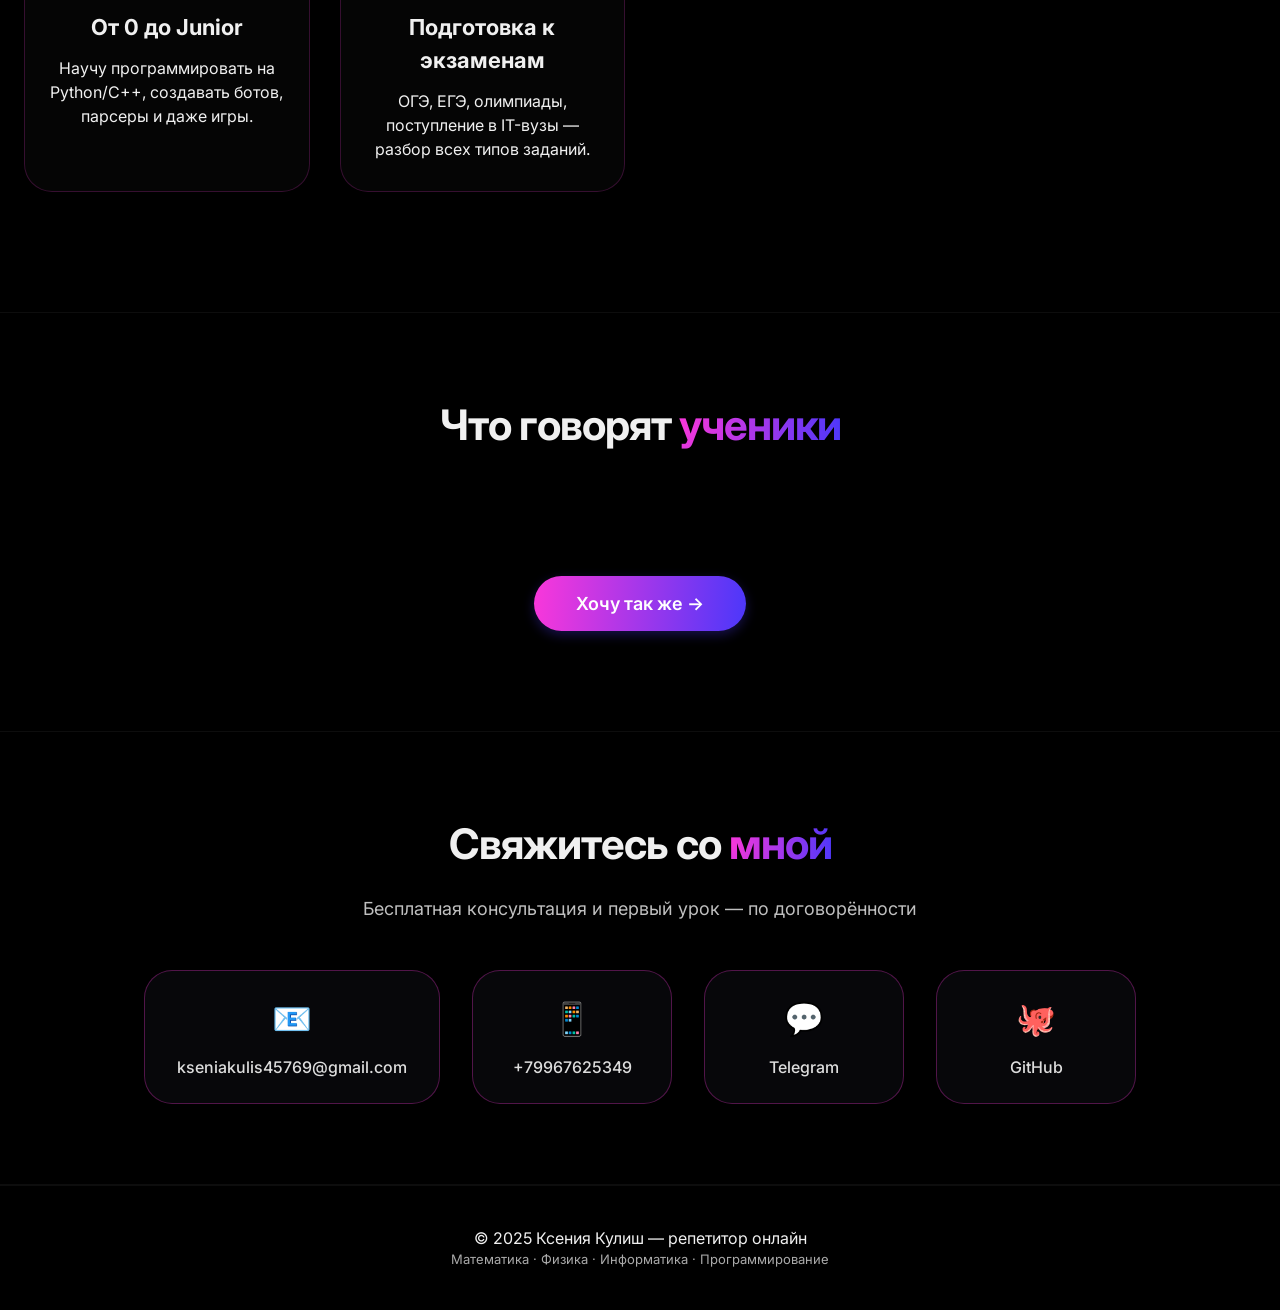
==== commit 136fad6e: "true reviews had been added, also created a carousel" ====
--- a/tutoring.html
+++ b/tutoring.html
@@ -51,11 +51,18 @@
         </div>
     </section>
 
-    <!-- Отзывы -->
+    <!-- Отзывы (карусель) -->
     <section id="reviews">
         <div class="container">
             <div class="section-title">Что говорят <span class="glow-text">ученики</span></div>
-            <div class="reviews-grid" id="reviews-grid"></div>
+            <div class="carousel-container">
+                <div class="carousel-wrapper">
+                    <div class="carousel-track" id="reviews-track"></div>
+                </div>
+                <button class="carousel-btn prev" id="prevReview">‹</button>
+                <button class="carousel-btn next" id="nextReview">›</button>
+            </div>
+            <div class="carousel-dots" id="reviewDots"></div>
             <div class="btn-block">
                 <a href="#contact" class="btn btn-primary btn-large">Хочу так же →</a>
             </div>
--- a/style.css
+++ b/style.css
@@ -580,3 +580,99 @@
     padding: 14px 42px;
     font-size: 18px;
 }
+
+/* ========== КАРУСЕЛЬ ОТЗЫВОВ ========== */
+.carousel-container {
+    position: relative;
+    margin: 40px 0;
+    overflow: hidden;
+}
+
+.carousel-wrapper {
+    overflow-x: auto;
+    scroll-behavior: smooth;
+    scrollbar-width: none; /* Firefox */
+    -ms-overflow-style: none; /* IE/Edge */
+}
+.carousel-wrapper::-webkit-scrollbar {
+    display: none; /* Chrome/Safari */
+}
+
+.carousel-track {
+    display: flex;
+    gap: 30px;
+    transition: transform 0.3s ease;
+}
+
+.review-card {
+    flex: 0 0 calc(33.333% - 20px);
+    min-width: 280px;
+    background: rgba(10, 10, 15, 0.8);
+    backdrop-filter: blur(2px);
+    border-radius: 28px;
+    padding: 24px;
+    border: 1px solid rgba(250, 55, 218, 0.3);
+    transition: transform 0.2s;
+}
+.review-card:hover {
+    transform: translateY(-5px);
+    border-color: #FA37DA;
+}
+
+.carousel-btn {
+    position: absolute;
+    top: 50%;
+    transform: translateY(-50%);
+    background: rgba(0,0,0,0.7);
+    border: 1px solid rgba(250,55,218,0.6);
+    color: white;
+    font-size: 32px;
+    width: 44px;
+    height: 44px;
+    border-radius: 50%;
+    cursor: pointer;
+    backdrop-filter: blur(4px);
+    z-index: 2;
+    transition: 0.2s;
+}
+.carousel-btn:hover {
+    background: linear-gradient(95deg, #FA37DA, #4C37FA);
+    border-color: transparent;
+}
+.prev {
+    left: 10px;
+}
+.next {
+    right: 10px;
+}
+
+.carousel-dots {
+    display: flex;
+    justify-content: center;
+    gap: 12px;
+    margin-top: 24px;
+}
+.dot {
+    width: 10px;
+    height: 10px;
+    border-radius: 50%;
+    background: rgba(255,255,255,0.3);
+    cursor: pointer;
+    transition: 0.2s;
+}
+.dot.active {
+    background: #FA37DA;
+    width: 24px;
+    border-radius: 12px;
+}
+
+@media (max-width: 900px) {
+    .review-card {
+        flex: 0 0 calc(50% - 15px);
+    }
+}
+@media (max-width: 600px) {
+    .review-card {
+        flex: 0 0 100%;
+    }
+}
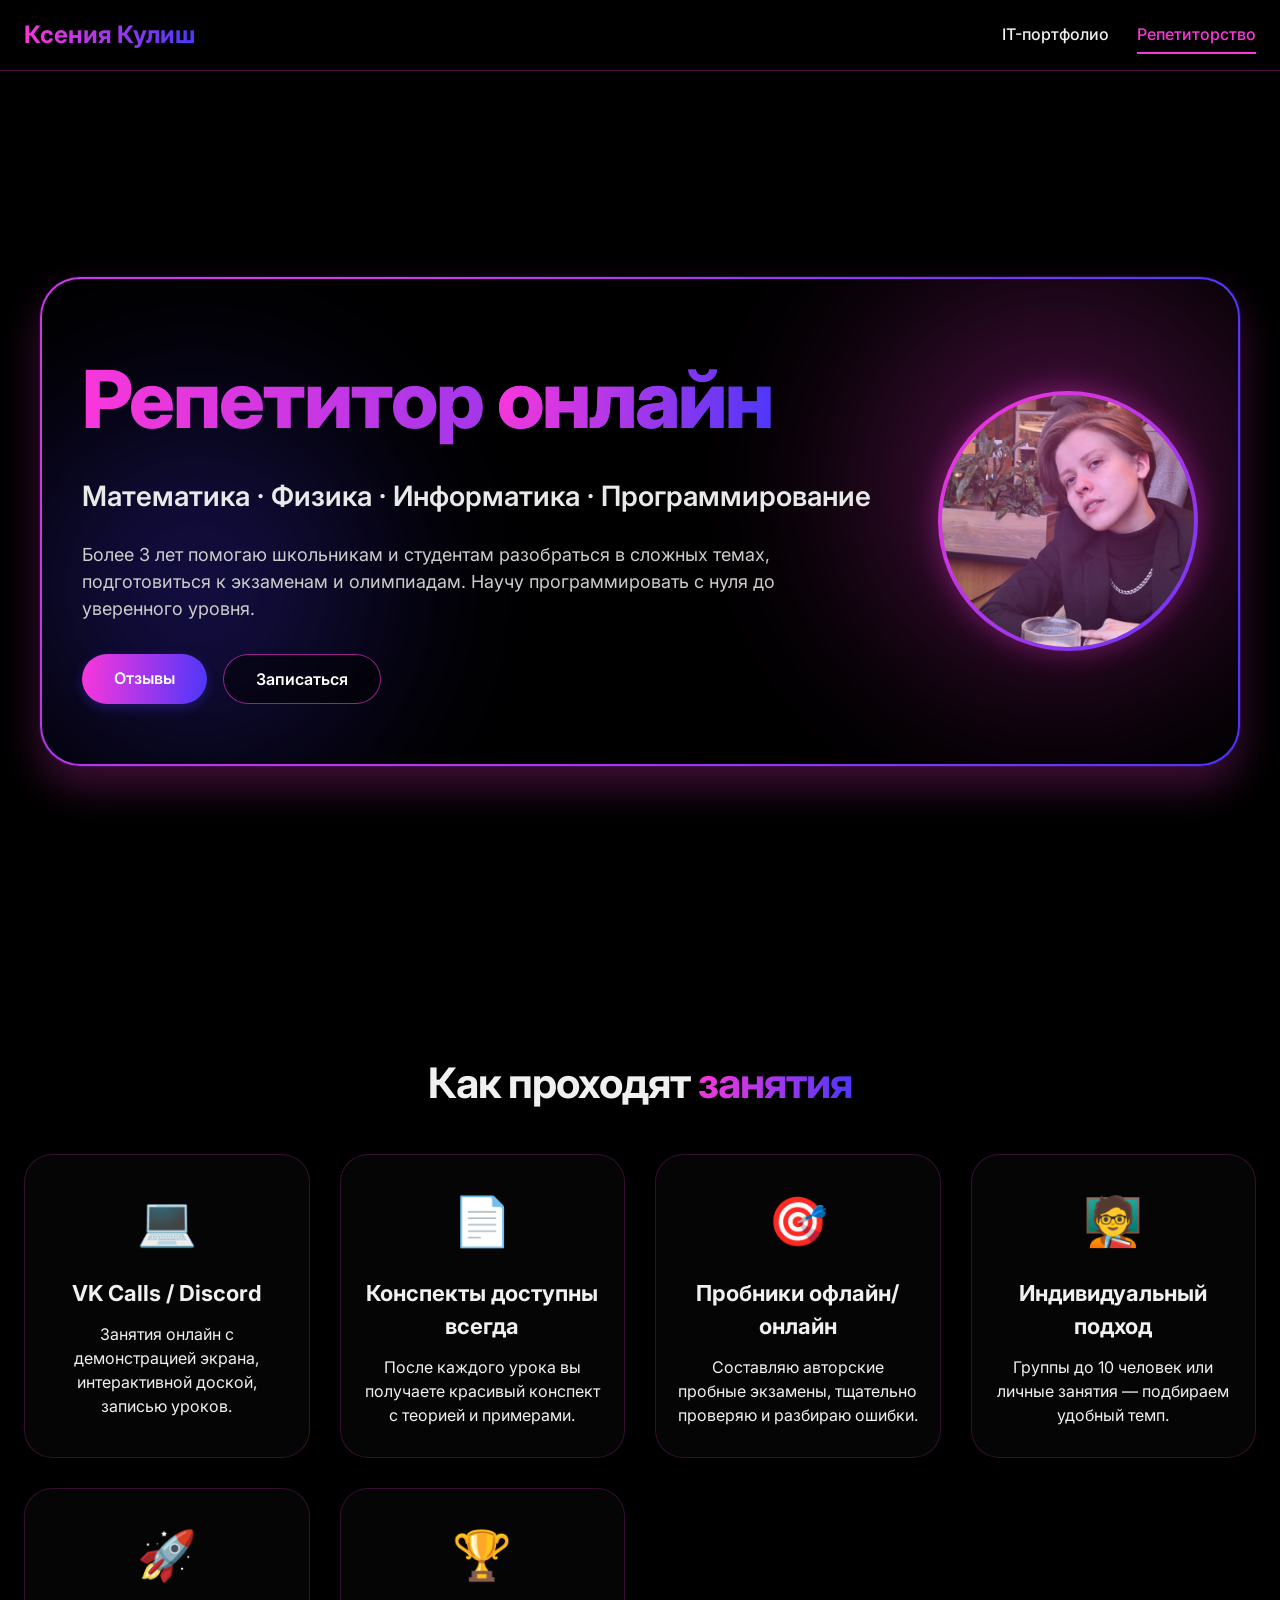
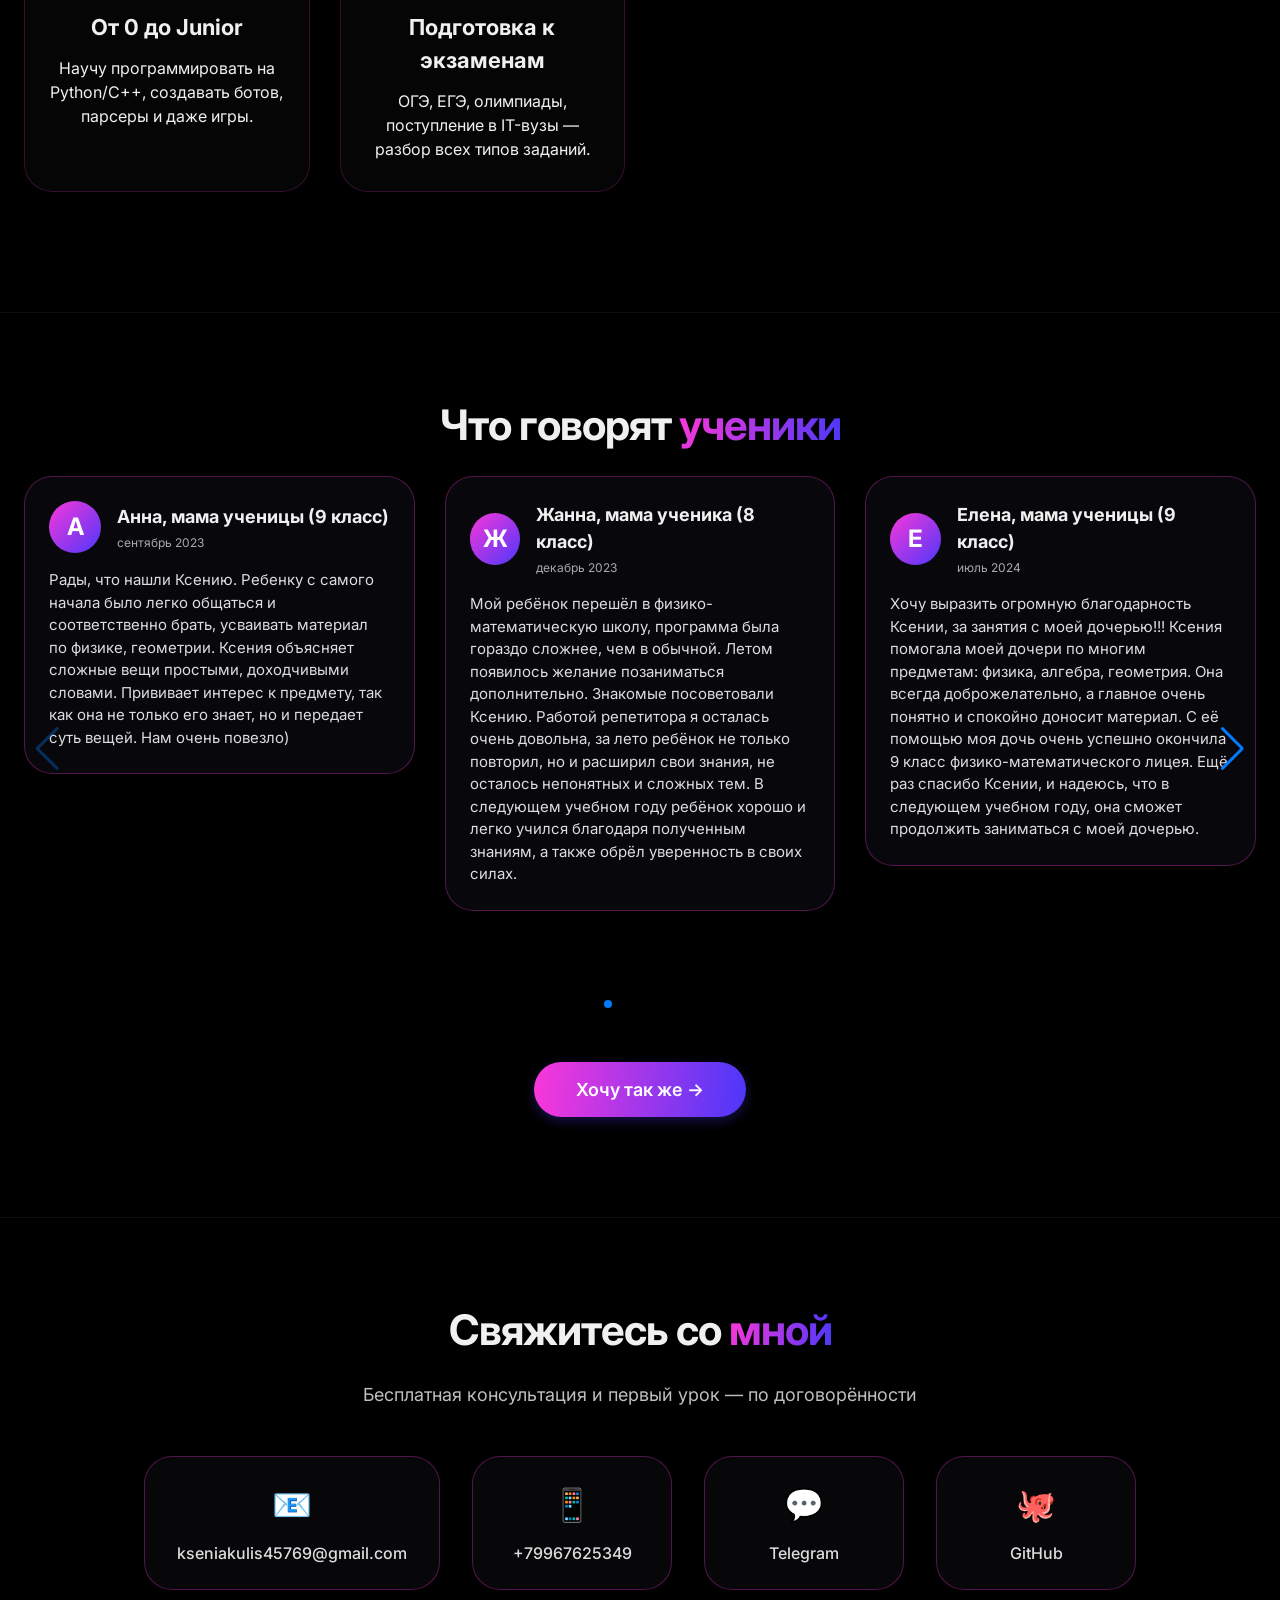
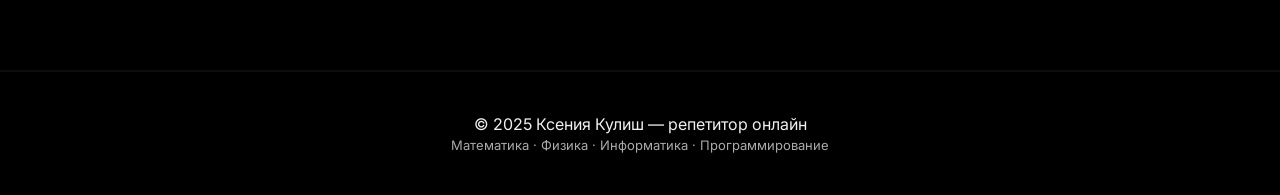
==== commit c97b351b: "fixed carousel" ====
--- a/tutoring.html
+++ b/tutoring.html
@@ -6,6 +6,8 @@
     <title>Ксения Кулиш | Репетитор онлайн</title>
     <link rel="stylesheet" href="style.css">
     <script defer src="script.js"></script>
+    <link rel="stylesheet" href="https://cdn.jsdelivr.net/npm/swiper@11/swiper-bundle.min.css" />
+    <script src="https://cdn.jsdelivr.net/npm/swiper@11/swiper-bundle.min.js"></script>
 </head>
 <body>
 
@@ -51,18 +53,16 @@
         </div>
     </section>
 
-    <!-- Отзывы (карусель) -->
+    <!-- Отзывы (Swiper carousel) -->
     <section id="reviews">
         <div class="container">
             <div class="section-title">Что говорят <span class="glow-text">ученики</span></div>
-            <div class="carousel-container">
-                <div class="carousel-wrapper">
-                    <div class="carousel-track" id="reviews-track"></div>
-                </div>
-                <button class="carousel-btn prev" id="prevReview">‹</button>
-                <button class="carousel-btn next" id="nextReview">›</button>
+            <div class="swiper mySwiper">
+                <div class="swiper-wrapper" id="reviews-swiper-wrapper"></div>
+                <div class="swiper-pagination"></div>
+                <div class="swiper-button-prev"></div>
+                <div class="swiper-button-next"></div>
             </div>
-            <div class="carousel-dots" id="reviewDots"></div>
             <div class="btn-block">
                 <a href="#contact" class="btn btn-primary btn-large">Хочу так же →</a>
             </div>
--- a/style.css
+++ b/style.css
@@ -676,3 +676,16 @@
         flex: 0 0 100%;
     }
 }
+
+.swiper {
+    padding: 20px 0 50px;
+}
+.review-card {
+    height: auto;
+}
+.swiper-button-prev, .swiper-button-next {
+    color: #FA37DA;
+}
+.swiper-pagination-bullet-active {
+    background: #FA37DA;
+}
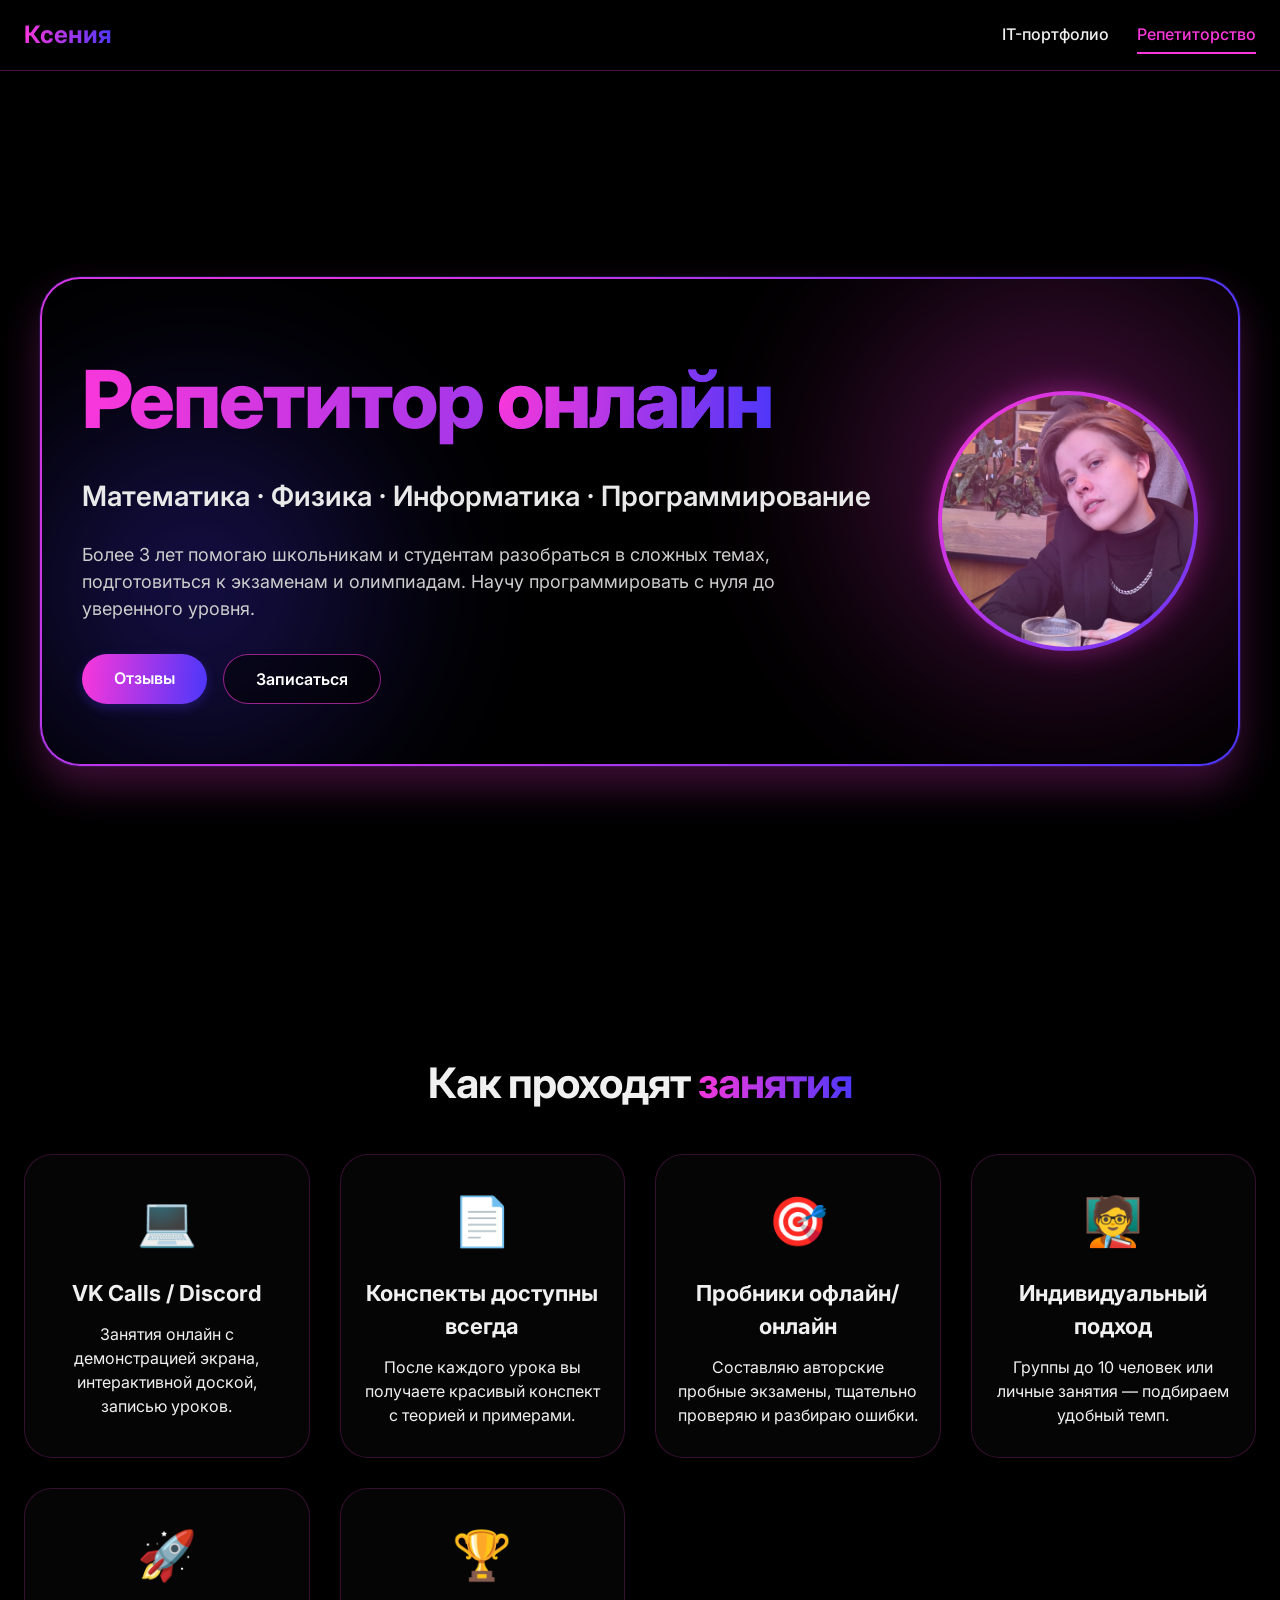
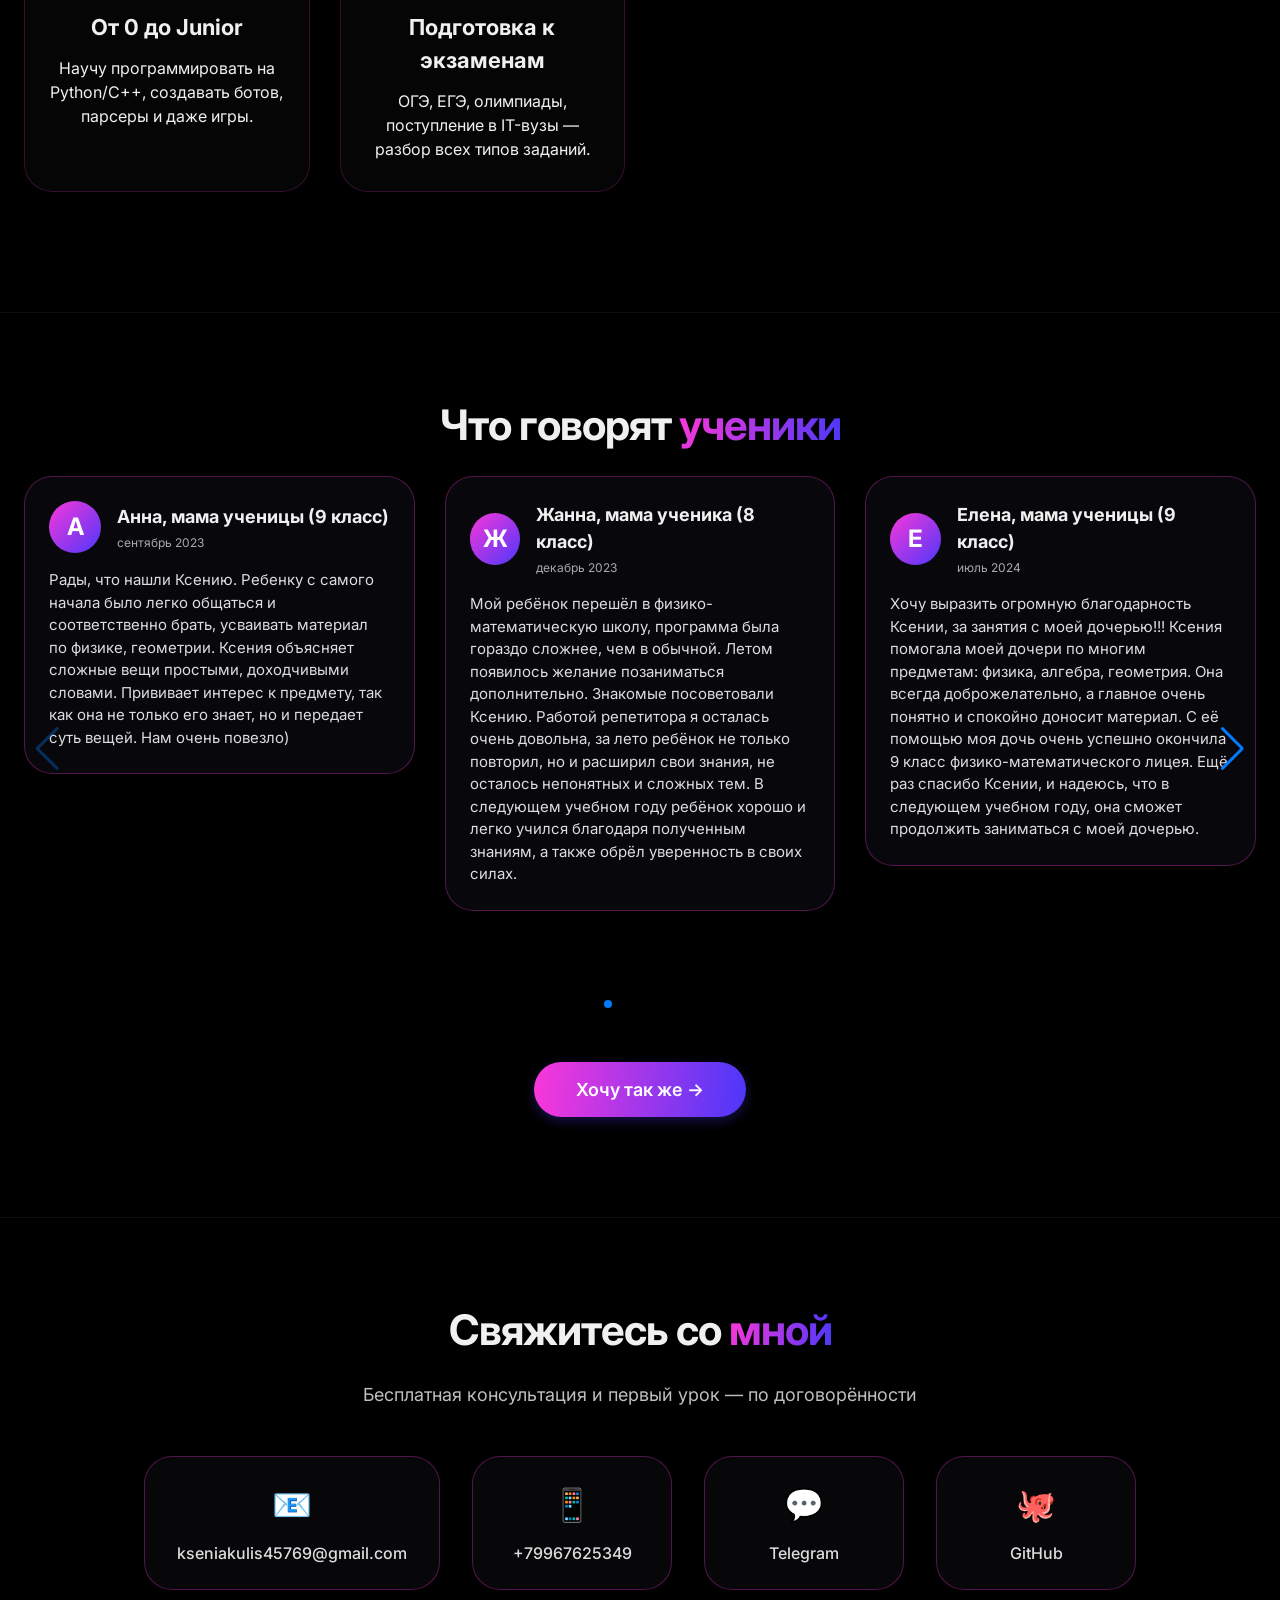
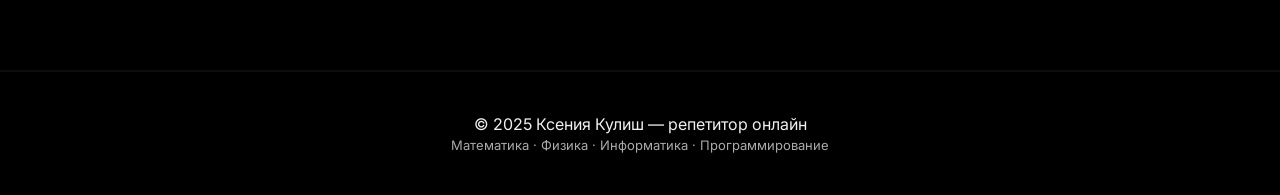
==== commit fe59fd27: "small cnahges" ====
--- a/tutoring.html
+++ b/tutoring.html
@@ -3,7 +3,7 @@
 <head>
     <meta charset="UTF-8">
     <meta name="viewport" content="width=device-width, initial-scale=1.0">
-    <title>Ксения Кулиш | Репетитор онлайн</title>
+    <title>Репетитор онлайн</title>
     <link rel="stylesheet" href="style.css">
     <script defer src="script.js"></script>
     <link rel="stylesheet" href="https://cdn.jsdelivr.net/npm/swiper@11/swiper-bundle.min.css" />
@@ -13,7 +13,7 @@
 
 <header class="site-header">
     <div class="container header-container">
-        <div class="logo"><a href="index.html">Ксения Кулиш</a></div>
+        <div class="logo"><a href="index.html">Ксения</a></div>
         <nav class="main-nav">
             <a href="index.html" class="nav-link">IT-портфолио</a>
             <a href="tutoring.html" class="nav-link">Репетиторство</a>
